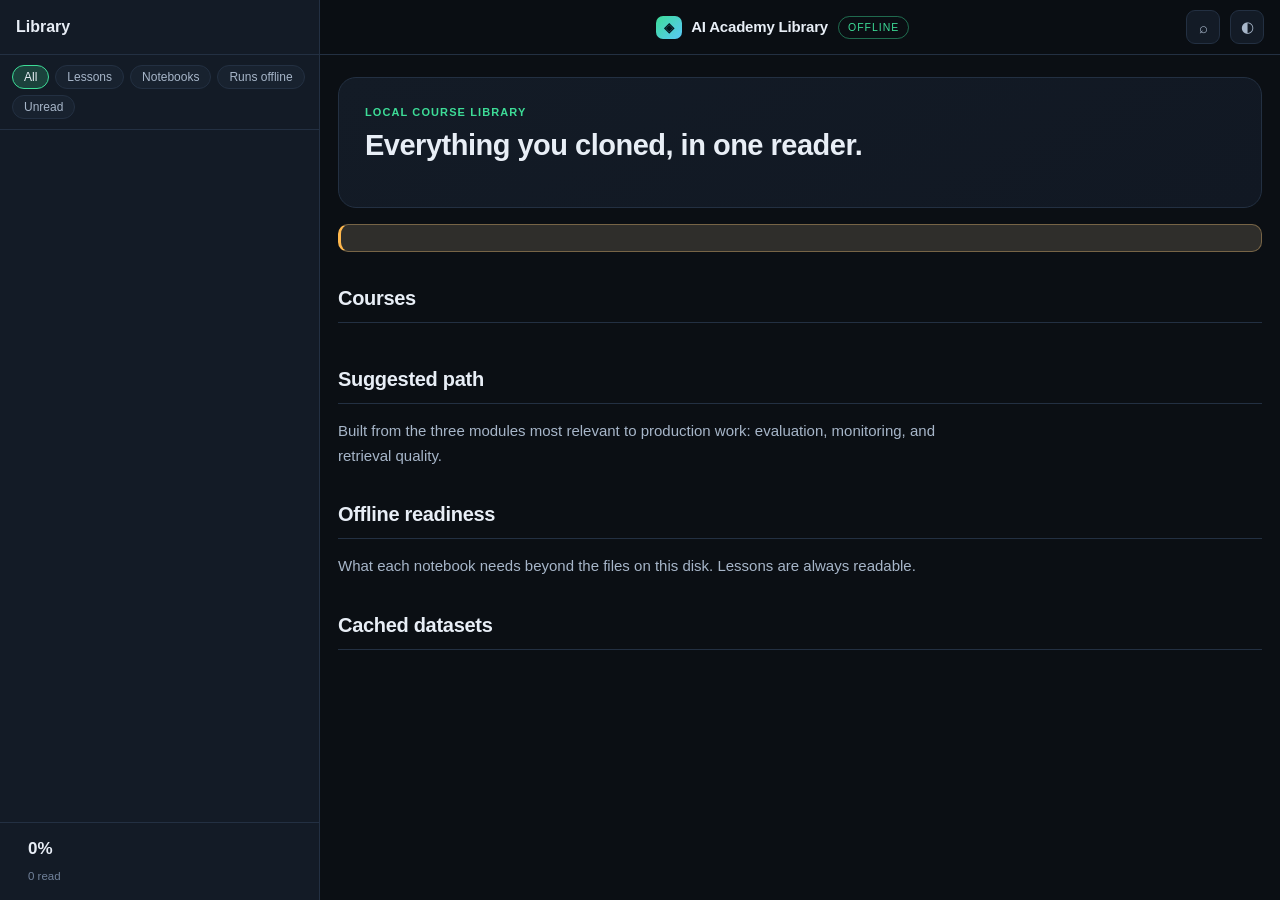
==== tools/library/index.html @ 1d0e227b "Fix the hero visualisation and add the companion offline library The hero diagram contradicted itsel" ====
<!doctype html>
<html lang="en" data-theme="dark">
<head>
<meta charset="utf-8">
<meta name="viewport" content="width=device-width,initial-scale=1">
<title>AI Academy Library — offline course reader</title>
<link rel="stylesheet" href="styles.css">
<link rel="icon" href="data:image/svg+xml,%3Csvg xmlns='http://www.w3.org/2000/svg' viewBox='0 0 64 64'%3E%3Crect width='64' height='64' rx='14' fill='%233ddc97'/%3E%3Ctext x='32' y='45' font-family='-apple-system,Helvetica' font-size='32' font-weight='700' text-anchor='middle' fill='%2304121b'%3E%E2%97%88%3C/text%3E%3C/svg%3E">
</head>
<body>

<header class="topbar">
  <button id="menuBtn" class="icon" aria-label="Menu">☰</button>
  <a class="brand" href="#home"><span class="mark">◈</span> AI Academy Library</a>
  <span id="offlineTag" class="tag">offline</span>
  <div class="spacer"></div>
  <button id="searchBtn" class="icon" title="Search (/)">⌕</button>
  <button id="themeBtn" class="icon" title="Theme">◐</button>
</header>

<aside id="drawer">
  <div class="drawerHead"><b>Library</b><button id="drawerClose" class="icon">×</button></div>
  <div class="filterBar">
    <button class="chip active" data-nf="all">All</button>
    <button class="chip" data-nf="lesson">Lessons</button>
    <button class="chip" data-nf="notebook">Notebooks</button>
    <button class="chip" data-nf="offline">Runs offline</button>
    <button class="chip" data-nf="unread">Unread</button>
  </div>
  <nav id="nav"></nav>
  <div class="drawerFoot">
    <div id="ringWrap"></div>
    <div><b id="progPct">0%</b><small id="progCount">0 read</small></div>
  </div>
</aside>
<div id="scrim"></div>

<main>
  <!-- HOME -->
  <section id="page-home" class="page">
    <div class="hero">
      <label>LOCAL COURSE LIBRARY</label>
      <h1>Everything you cloned, in one reader.</h1>
      <p id="heroSub"></p>
      <div class="stats" id="heroStats"></div>
    </div>

    <div class="banner" id="serveBanner"></div>

    <h2 class="sectionTitle">Courses</h2>
    <div id="courseGrid" class="courseGrid"></div>

    <h2 class="sectionTitle">Suggested path</h2>
    <p class="lead">Built from the three modules most relevant to production work: evaluation, monitoring, and retrieval quality.</p>
    <div id="pathList"></div>

    <h2 class="sectionTitle">Offline readiness</h2>
    <p class="lead">What each notebook needs beyond the files on this disk. Lessons are always readable.</p>
    <div id="readiness"></div>

    <h2 class="sectionTitle">Cached datasets</h2>
    <div id="cacheList"></div>
  </section>

  <!-- COURSE -->
  <section id="page-course" class="page hide">
    <div class="readerTop"><button class="text" data-goto="#home">← Library</button><span id="courseMeta" class="meta"></span></div>
    <div id="courseBody"></div>
  </section>

  <!-- READER -->
  <section id="page-item" class="page hide">
    <div class="readerTop">
      <button class="text" id="backBtn">← Back</button>
      <span id="itemMeta" class="meta"></span>
      <button id="doneBtn" class="secondary">Mark read</button>
    </div>
    <div id="itemBadges" class="pillRow"></div>
    <article id="itemBody" class="prose"></article>
    <div class="prevnext">
      <button id="prevBtn" class="secondary">← Previous</button>
      <button id="nextBtn" class="primary">Next →</button>
    </div>
  </section>
</main>

<div id="palette" class="palette hide">
  <div class="paletteBox">
    <input id="paletteInput" placeholder="Search titles and headings across 217 files…" autocomplete="off">
    <div id="paletteResults"></div>
    <div class="paletteHint"><kbd>↑</kbd><kbd>↓</kbd> move · <kbd>↵</kbd> open · <kbd>esc</kbd> close</div>
  </div>
</div>

<div id="toast" class="toast hide"></div>

<script src="index-data.js"></script>
<script src="app.js"></script>
</body>
</html>
---- tools/library/styles.css ----
/* AI Academy Library — offline course reader
   Shares the design language of the AI Systems Academy. */

:root{
  --bg:#0b0f14; --bg2:#111823; --panel:#131b26; --panel2:#18222f;
  --line:#233042; --line2:#2e3d52;
  --ink:#e8eef6; --ink2:#a7b6c9; --ink3:#71829a;
  --acc:#3ddc97; --acc2:#5ac8fa;
  --good:#3ddc97; --warn:#ffb84d; --bad:#ff6b6b;
  --mono:ui-monospace,SFMono-Regular,"SF Mono",Menlo,Consolas,monospace;
  --sans:-apple-system,BlinkMacSystemFont,"Segoe UI",Inter,Roboto,Helvetica,Arial,sans-serif;
  --r:14px; --r2:10px; --shadow:0 10px 30px rgba(0,0,0,.35); --maxw:1060px;
}
:root[data-theme="light"]{
  --bg:#f6f8fb; --bg2:#eef2f7; --panel:#fff; --panel2:#f3f6fa;
  --line:#dde5ef; --line2:#c9d5e4;
  --ink:#101a26; --ink2:#47586d; --ink3:#7488a0;
  --acc:#0f9d63; --acc2:#0a7ea4;
  --good:#0f9d63; --warn:#b26a00; --bad:#c73a3a;
  --shadow:0 8px 24px rgba(18,38,63,.09);
}
*{box-sizing:border-box}
html,body{margin:0;padding:0}
body{background:var(--bg);color:var(--ink);font-family:var(--sans);
  font-size:16px;line-height:1.62;-webkit-font-smoothing:antialiased}
a{color:var(--acc2);text-decoration:none}
a:hover{text-decoration:underline}
.hide{display:none !important}
kbd{font-family:var(--mono);font-size:11px;background:var(--panel2);border:1px solid var(--line);border-radius:5px;padding:1px 5px}

/* top bar */
.topbar{position:sticky;top:0;z-index:60;display:flex;align-items:center;gap:10px;
  padding:10px 16px;background:color-mix(in srgb,var(--bg) 88%,transparent);
  backdrop-filter:saturate(160%) blur(14px);border-bottom:1px solid var(--line)}
.brand{font-weight:650;font-size:15px;color:var(--ink);letter-spacing:-.2px}
.brand:hover{text-decoration:none}
.mark{display:inline-block;background:linear-gradient(135deg,var(--acc),var(--acc2));
  color:#04121b;border-radius:7px;padding:1px 8px;margin-right:6px;font-size:13px;font-weight:800}
:root[data-theme="light"] .mark{color:#fff}
.tag{font-size:10.5px;letter-spacing:1px;text-transform:uppercase;color:var(--good);
  border:1px solid color-mix(in srgb,var(--good) 45%,transparent);border-radius:999px;padding:2px 9px}
.spacer{flex:1}
.icon{background:var(--panel);border:1px solid var(--line);color:var(--ink2);width:34px;height:34px;
  border-radius:9px;cursor:pointer;font-size:15px;display:inline-flex;align-items:center;justify-content:center;transition:.15s}
.icon:hover{color:var(--ink);border-color:var(--line2)}

/* drawer */
#drawer{position:fixed;top:0;left:0;bottom:0;width:320px;z-index:90;background:var(--panel);
  border-right:1px solid var(--line);transform:translateX(-104%);
  transition:transform .22s cubic-bezier(.4,0,.2,1);display:flex;flex-direction:column}
#drawer.open{transform:none;box-shadow:var(--shadow)}
.drawerHead{display:flex;align-items:center;justify-content:space-between;padding:14px 16px;border-bottom:1px solid var(--line)}
.filterBar{display:flex;gap:6px;flex-wrap:wrap;padding:10px 12px;border-bottom:1px solid var(--line)}
#nav{flex:1;overflow:auto;padding:8px}
.navCourse>b{display:block;font-size:11px;letter-spacing:.9px;text-transform:uppercase;
  color:var(--acc);padding:10px 8px 4px}
.navSection{margin-bottom:2px}
.navSection>summary{cursor:pointer;font-size:12.5px;color:var(--ink2);padding:5px 8px;
  border-radius:7px;list-style:none;display:flex;justify-content:space-between;gap:6px}
.navSection>summary::-webkit-details-marker{display:none}
.navSection>summary:hover{background:var(--panel2);color:var(--ink)}
.navSection[open]>summary{color:var(--ink);font-weight:600}
.navSection .cnt{color:var(--ink3);font-family:var(--mono);font-size:10.5px}
.navItem{display:flex;align-items:center;gap:7px;padding:5px 8px 5px 18px;border-radius:6px;
  font-size:12.8px;color:var(--ink2);cursor:pointer}
.navItem:hover{background:var(--panel2);color:var(--ink)}
.navItem.active{background:color-mix(in srgb,var(--acc) 16%,transparent);color:var(--ink)}
.navItem .ic{flex:none;font-size:10px;width:12px;text-align:center;color:var(--ink3)}
.navItem .tx{flex:1;min-width:0;overflow:hidden;text-overflow:ellipsis;white-space:nowrap}
.navItem .tick{color:var(--good);font-size:10px}
.drawerFoot{display:flex;gap:12px;align-items:center;padding:12px 16px;border-top:1px solid var(--line)}
.drawerFoot b{display:block;font-size:17px}
.drawerFoot small{color:var(--ink3);font-size:11.5px}
#scrim{position:fixed;inset:0;background:rgba(0,0,0,.5);z-index:80;opacity:0;pointer-events:none;transition:.2s}
#scrim.on{opacity:1;pointer-events:auto}

/* layout */
main{max-width:var(--maxw);margin:0 auto;padding:22px 18px 60px}
.page{animation:fade .2s ease}
@keyframes fade{from{opacity:0;transform:translateY(5px)}to{opacity:1;transform:none}}
h1{font-size:29px;line-height:1.2;letter-spacing:-.5px;margin:.1em 0 .3em}
h2{font-size:20px;margin:1.5em 0 .5em;letter-spacing:-.3px}
h3{font-size:16px;margin:1.2em 0 .4em}
label{display:block;font-size:11px;letter-spacing:1.1px;text-transform:uppercase;color:var(--acc);font-weight:650;margin-bottom:6px}
.lead{color:var(--ink2);font-size:15px;max-width:74ch}
.meta{color:var(--ink3);font-size:12.5px}
.sectionTitle{border-bottom:1px solid var(--line);padding-bottom:8px}
.hero{background:linear-gradient(150deg,var(--panel),var(--bg2));border:1px solid var(--line);
  border-radius:18px;padding:26px;margin-bottom:14px}
.hero p{color:var(--ink2);margin:0}
.stats{display:grid;grid-template-columns:repeat(4,1fr);gap:10px;margin-top:18px}
.stats>div{background:var(--panel);border:1px solid var(--line);border-radius:var(--r2);padding:12px;text-align:center}
.stats b{display:block;font-size:20px;letter-spacing:-.4px}
.stats small{color:var(--ink3);font-size:11px;text-transform:uppercase;letter-spacing:.6px}

.banner{background:color-mix(in srgb,var(--warn) 12%,var(--panel));
  border:1px solid color-mix(in srgb,var(--warn) 38%,var(--line));
  border-left:3px solid var(--warn);border-radius:var(--r2);padding:13px 15px;
  margin:16px 0;font-size:14px;color:var(--ink2)}
.banner b{color:var(--ink)}
.banner code{font-family:var(--mono);font-size:12.5px;background:var(--bg2);
  border:1px solid var(--line);border-radius:5px;padding:2px 6px}

/* buttons */
button{font-family:var(--sans)}
.primary,.secondary,.text{border-radius:10px;padding:8px 15px;font-size:13.5px;font-weight:600;cursor:pointer;border:1px solid transparent;transition:.15s}
.primary{background:linear-gradient(135deg,var(--acc),var(--acc2));color:#04121b;border:none}
:root[data-theme="light"] .primary{color:#fff}
.secondary{background:var(--panel);border-color:var(--line);color:var(--ink)}
.secondary:hover{border-color:var(--line2)}
.text{background:none;color:var(--acc2);padding-left:0}
.chip{background:var(--panel2);border:1px solid var(--line);color:var(--ink2);border-radius:999px;
  padding:4px 11px;font-size:12px;cursor:pointer;transition:.15s}
.chip:hover{color:var(--ink)}
.chip.active{background:color-mix(in srgb,var(--acc) 20%,transparent);border-color:var(--acc);color:var(--ink)}

/* course cards */
.courseGrid{display:grid;grid-template-columns:repeat(auto-fit,minmax(300px,1fr));gap:12px}
.courseCard{background:var(--panel);border:1px solid var(--line);border-radius:var(--r);padding:17px;cursor:pointer;transition:.15s}
.courseCard:hover{border-color:var(--acc);transform:translateY(-2px);box-shadow:var(--shadow)}
.courseCard .org{font-size:11px;text-transform:uppercase;letter-spacing:.8px;color:var(--acc)}
.courseCard h3{margin:5px 0 7px;font-size:17px}
.courseCard p{color:var(--ink2);font-size:13.3px;margin:0 0 12px}
.courseCard .row{display:flex;gap:14px;font-family:var(--mono);font-size:11.5px;color:var(--ink3);flex-wrap:wrap}
.courseCard .lic{margin-top:9px;font-size:11px;color:var(--ink3)}

/* item rows */
.itemRow{display:flex;align-items:center;gap:11px;padding:10px 13px;background:var(--panel);
  border:1px solid var(--line);border-radius:var(--r2);margin-bottom:6px;cursor:pointer;transition:.14s}
.itemRow:hover{border-color:var(--acc);transform:translateX(3px)}
.itemRow .ic{flex:none;width:20px;text-align:center;color:var(--ink3);font-size:12px}
.itemRow .tx{flex:1;min-width:0}
.itemRow .tx b{display:block;font-size:14px;font-weight:600}
.itemRow .tx small{display:block;color:var(--ink3);font-size:11.8px;font-family:var(--mono);
  overflow:hidden;text-overflow:ellipsis;white-space:nowrap}
.itemRow .w{font-family:var(--mono);font-size:11px;color:var(--ink3);flex:none}
.itemRow .tick{color:var(--good);flex:none}

.secBlock{margin-bottom:20px}
.secHead{display:flex;align-items:baseline;gap:10px;border-bottom:1px solid var(--line);padding-bottom:7px;margin-bottom:10px}
.secHead h3{margin:0}
.secHead .meta{margin-left:auto}

/* badges */
.pillRow{display:flex;flex-wrap:wrap;gap:6px;margin:0 0 14px}
.pill{font-size:11px;font-family:var(--mono);background:var(--panel2);border:1px solid var(--line);
  border-radius:999px;padding:3px 10px;color:var(--ink2)}
.pill.ok{color:var(--good);border-color:color-mix(in srgb,var(--good) 45%,transparent)}
.pill.warn{color:var(--warn);border-color:color-mix(in srgb,var(--warn) 45%,transparent)}
.pill.bad{color:var(--bad);border-color:color-mix(in srgb,var(--bad) 45%,transparent)}

/* readiness table */
table.rt{width:100%;border-collapse:collapse;font-size:13.3px;display:block;overflow-x:auto}
table.rt th,table.rt td{border:1px solid var(--line);padding:7px 10px;text-align:left;vertical-align:top}
table.rt th{background:var(--panel2);font-size:11.5px;text-transform:uppercase;letter-spacing:.5px;color:var(--ink2);white-space:nowrap}

/* prose */
.readerTop{display:flex;align-items:center;justify-content:space-between;gap:10px;margin-bottom:14px}
.prose{max-width:78ch}
.prose h1{font-size:26px}
.prose h2{font-size:19px;margin-top:1.6em}
.prose h3{font-size:16px;margin-top:1.4em}
.prose p{margin:0 0 1em}
.prose ul,.prose ol{padding-left:1.25em;margin:0 0 1em}
.prose li{margin-bottom:.35em}
.prose img{max-width:100%;height:auto;border-radius:8px;border:1px solid var(--line)}
.prose code{font-family:var(--mono);font-size:.87em;background:var(--panel2);border:1px solid var(--line);border-radius:5px;padding:1px 5px}
.prose pre{background:var(--bg2);border:1px solid var(--line);border-radius:var(--r2);padding:13px;
  overflow-x:auto;font-family:var(--mono);font-size:12.6px;line-height:1.6;margin:0 0 1.1em}
.prose pre code{background:none;border:none;padding:0}
.prose blockquote{border-left:3px solid var(--acc);margin:0 0 1.1em;padding:2px 0 2px 14px;color:var(--ink2)}
.prose table{width:100%;border-collapse:collapse;font-size:13.3px;margin:0 0 1.1em;display:block;overflow-x:auto}
.prose th,.prose td{border:1px solid var(--line);padding:6px 9px;text-align:left}
.prose th{background:var(--panel2)}
.prose hr{border:none;border-top:1px solid var(--line);margin:1.8em 0}

/* notebook cells */
.nbCell{margin:0 0 12px;border:1px solid var(--line);border-radius:var(--r2);overflow:hidden}
.nbCell>.cellHead{display:flex;justify-content:space-between;align-items:center;
  background:var(--panel2);padding:5px 11px;font-family:var(--mono);font-size:10.5px;
  color:var(--ink3);text-transform:uppercase;letter-spacing:.7px;border-bottom:1px solid var(--line)}
.nbCell pre{margin:0;border:none;border-radius:0}
.nbMd{padding:2px 14px}
.nbMd>*:first-child{margin-top:.6em}
.nbOut{background:color-mix(in srgb,var(--good) 7%,var(--bg2));border-top:1px dashed var(--line);
  padding:10px 13px;font-family:var(--mono);font-size:12px;white-space:pre-wrap;
  color:var(--ink2);max-height:340px;overflow:auto}
.nbOut.err{background:color-mix(in srgb,var(--bad) 9%,var(--bg2))}
.noOut{padding:9px 13px;font-size:12.3px;color:var(--ink3);border-top:1px dashed var(--line);font-style:italic}

.prevnext{display:flex;justify-content:space-between;gap:10px;margin-top:26px;padding-top:16px;border-top:1px solid var(--line)}

/* palette */
.palette{position:fixed;inset:0;z-index:120;background:rgba(0,0,0,.55);backdrop-filter:blur(3px);
  display:flex;align-items:flex-start;justify-content:center;padding-top:11vh}
.paletteBox{width:min(660px,93vw);background:var(--panel);border:1px solid var(--line2);
  border-radius:16px;box-shadow:var(--shadow);overflow:hidden}
#paletteInput{width:100%;border:none;border-bottom:1px solid var(--line);background:none;
  color:var(--ink);padding:15px 18px;font-size:15px;font-family:var(--sans)}
#paletteInput:focus{outline:none}
#paletteResults{max-height:54vh;overflow:auto}
.pRes{display:flex;gap:10px;align-items:center;padding:9px 18px;cursor:pointer;font-size:13.6px;
  border-bottom:1px solid color-mix(in srgb,var(--line) 55%,transparent)}
.pRes:hover,.pRes.sel{background:var(--panel2)}
.pRes .pType{font-size:9.5px;text-transform:uppercase;letter-spacing:.7px;color:var(--acc);
  border:1px solid var(--line2);border-radius:999px;padding:2px 7px;flex:none}
.pRes .pTxt{flex:1;min-width:0;overflow:hidden;text-overflow:ellipsis;white-space:nowrap}
.paletteHint{padding:8px 18px;font-size:11.5px;color:var(--ink3);border-top:1px solid var(--line);display:flex;gap:6px}

.toast{position:fixed;bottom:26px;left:50%;transform:translateX(-50%);background:var(--panel);
  border:1px solid var(--line2);border-radius:10px;padding:10px 16px;font-size:13.5px;
  box-shadow:var(--shadow);z-index:130}

@media(min-width:1180px){
  #drawer{transform:none}
  body{padding-left:320px}
  .topbar{padding-left:336px}
  #menuBtn,#scrim,#drawerClose{display:none}
}
@media(max-width:700px){
  .stats{grid-template-columns:repeat(2,1fr)}
  h1{font-size:24px}
  main{padding:16px 14px 40px}
}
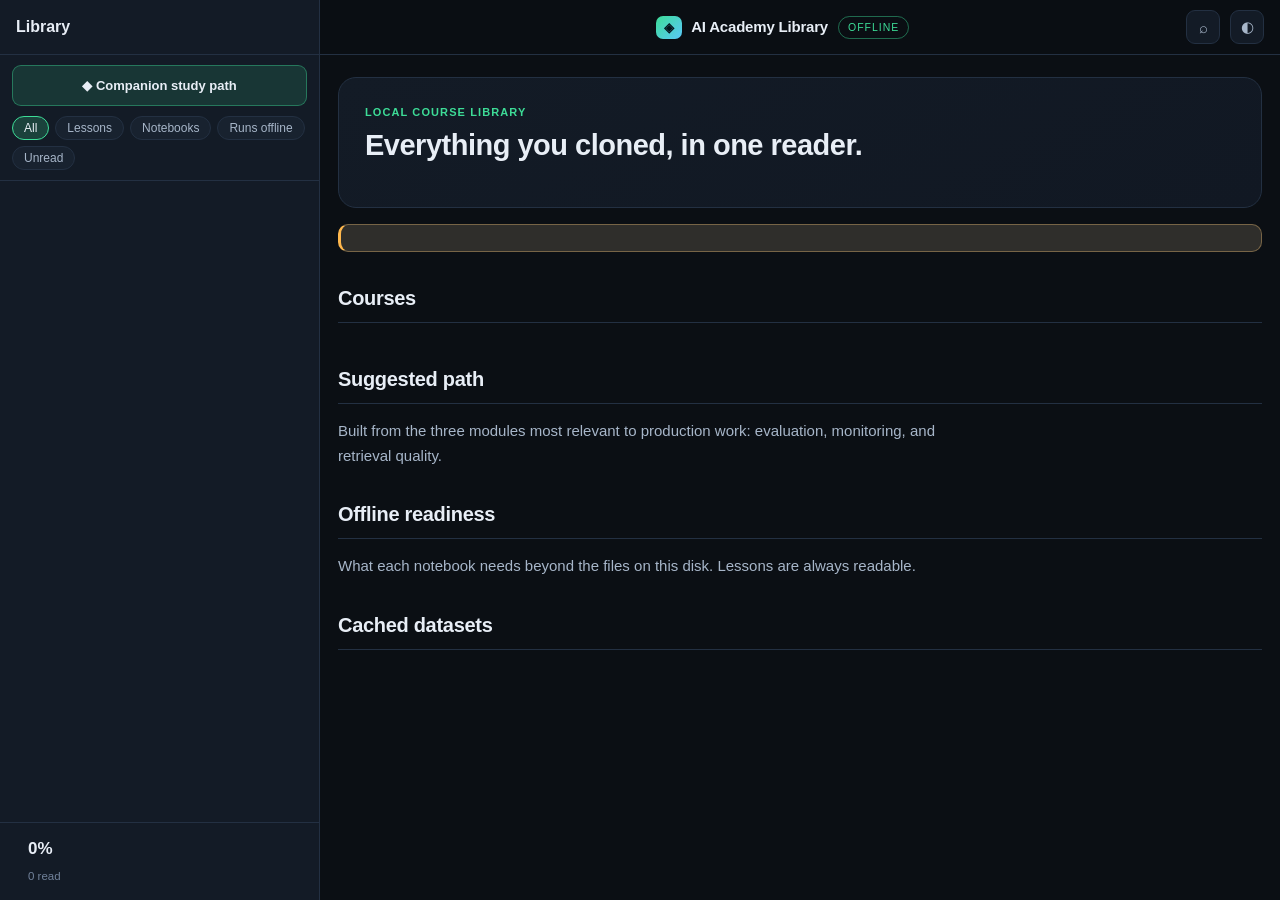
==== commit 2b9f1daa: "Make the library a structured module and support symlinked use Symlinking the tool into a working fo" ====
--- a/tools/library/index.html
+++ b/tools/library/index.html
@@ -20,6 +20,7 @@
 
 <aside id="drawer">
   <div class="drawerHead"><b>Library</b><button id="drawerClose" class="icon">×</button></div>
+  <a class="pathLink" href="#path">◆ Companion study path</a>
   <div class="filterBar">
     <button class="chip active" data-nf="all">All</button>
     <button class="chip" data-nf="lesson">Lessons</button>
@@ -47,6 +48,8 @@
 
     <div class="banner" id="serveBanner"></div>
 
+    <div id="pathPromo"></div>
+
     <h2 class="sectionTitle">Courses</h2>
     <div id="courseGrid" class="courseGrid"></div>
 
@@ -60,6 +63,12 @@
 
     <h2 class="sectionTitle">Cached datasets</h2>
     <div id="cacheList"></div>
+  </section>
+
+  <!-- STUDY PATH -->
+  <section id="page-path" class="page hide">
+    <div class="readerTop"><button class="text" data-goto="#home">← Library</button><span id="pathMeta" class="meta"></span></div>
+    <div id="pathBody"></div>
   </section>
 
   <!-- COURSE -->
@@ -94,7 +103,8 @@
 
 <div id="toast" class="toast hide"></div>
 
-<script src="index-data.js"></script>
+<script src="../library-index.js"></script>
+<script src="../curriculum.js"></script>
 <script src="app.js"></script>
 </body>
 </html>
--- a/tools/library/styles.css
+++ b/tools/library/styles.css
@@ -222,3 +222,41 @@
   h1{font-size:24px}
   main{padding:16px 14px 40px}
 }
+
+/* ---------- companion study path ---------- */
+.pathLink{display:block;margin:10px 12px 0;padding:9px 12px;border-radius:9px;
+  background:color-mix(in srgb,var(--acc) 14%,transparent);
+  border:1px solid color-mix(in srgb,var(--acc) 40%,transparent);
+  color:var(--ink);font-size:13px;font-weight:600;text-align:center}
+.pathLink:hover{text-decoration:none;background:color-mix(in srgb,var(--acc) 22%,transparent)}
+.pathBar{height:7px;border-radius:4px;background:var(--panel2);border:1px solid var(--line);
+  overflow:hidden;margin:0 0 24px}
+.pathBar>span{display:block;height:100%;background:linear-gradient(90deg,var(--acc),var(--acc2));transition:width .3s}
+.stage{background:var(--panel);border:1px solid var(--line);border-radius:var(--r);
+  padding:16px;margin-bottom:14px}
+.stage.complete{border-color:color-mix(in srgb,var(--good) 45%,var(--line))}
+.stageHead{display:flex;gap:13px;align-items:flex-start;margin-bottom:10px}
+.stageN{flex:none;width:28px;height:28px;border-radius:50%;background:var(--panel2);
+  border:1px solid var(--line2);display:flex;align-items:center;justify-content:center;
+  font-family:var(--mono);font-size:12.5px;color:var(--acc);font-weight:700}
+.stage.complete .stageN{background:var(--acc);color:#04121b;border-color:var(--acc)}
+:root[data-theme="light"] .stage.complete .stageN{color:#fff}
+.stageT{flex:1;min-width:0}
+.stageT b{display:block;font-size:15.5px}
+.stageT small{display:block;color:var(--ink2);font-size:13.1px;margin-top:2px}
+.stageMeta{flex:none;font-family:var(--mono);font-size:11.5px;color:var(--ink3);white-space:nowrap}
+.stageFlag{font-size:12.3px;border-radius:7px;padding:6px 10px;margin:0 0 9px}
+.stageFlag.good{background:color-mix(in srgb,var(--good) 12%,transparent);
+  border:1px solid color-mix(in srgb,var(--good) 35%,transparent);color:var(--good)}
+.stageFlag.warn{background:color-mix(in srgb,var(--warn) 12%,transparent);
+  border:1px solid color-mix(in srgb,var(--warn) 35%,transparent);color:var(--warn)}
+.stageLink{display:inline-block;font-size:12.5px;margin:0 0 10px;font-family:var(--mono)}
+.pathItem{display:flex;align-items:center;gap:11px;padding:9px 12px;background:var(--panel2);
+  border:1px solid var(--line);border-radius:var(--r2);margin-bottom:6px;cursor:pointer;transition:.14s}
+.pathItem:hover{border-color:var(--acc);transform:translateX(3px)}
+.pathItem .ic{flex:none;width:18px;text-align:center;color:var(--ink3);font-size:11.5px}
+.pathItem .tx{flex:1;min-width:0}
+.pathItem .tx b{display:block;font-size:13.6px;font-weight:600}
+.pathItem .tx small{display:block;color:var(--ink3);font-size:12.4px}
+.pathItem .w{font-family:var(--mono);font-size:11px;color:var(--ink3);flex:none}
+.pathItem .tick{color:var(--good);flex:none}
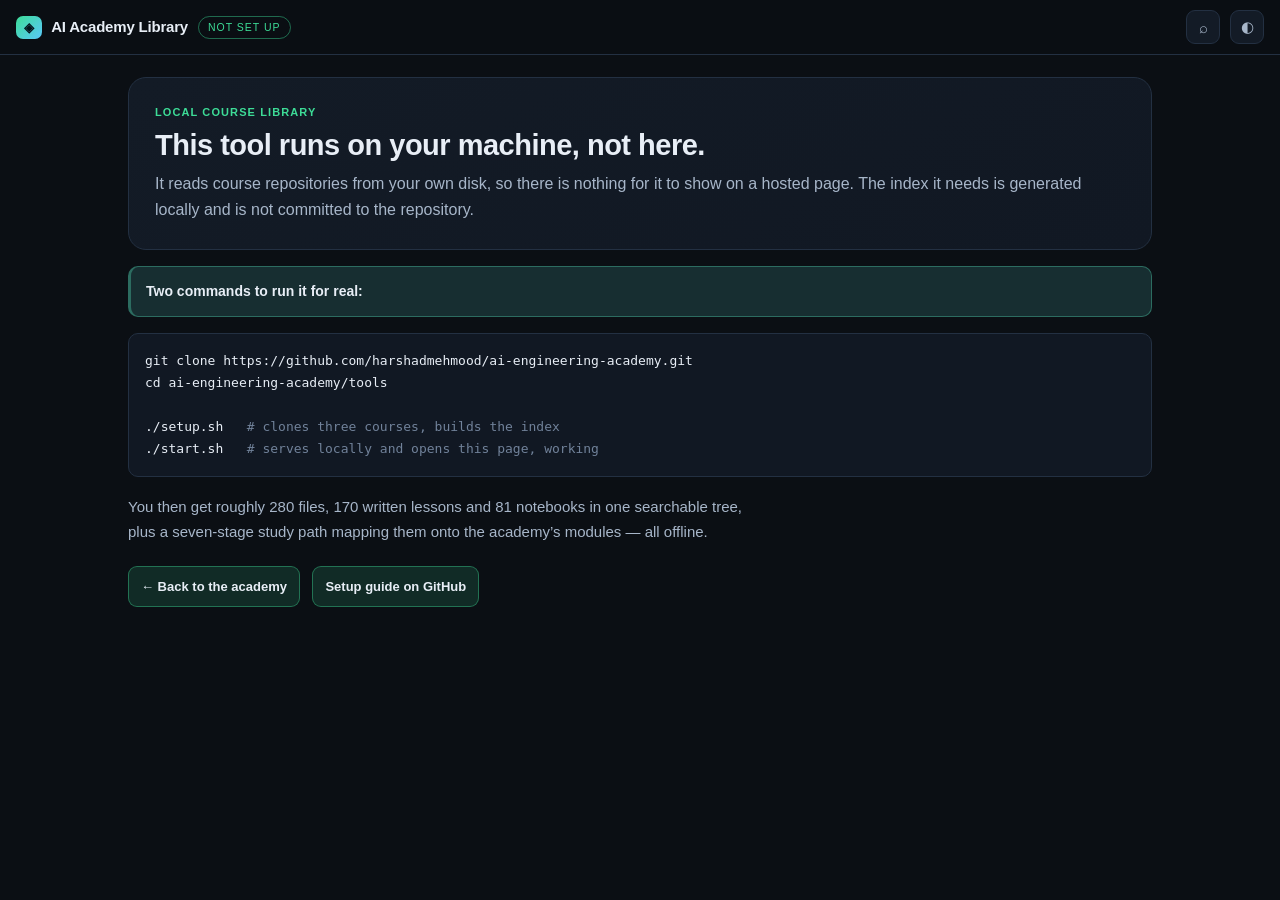
==== commit c8b5003e: "Bundle course text so the library works from file:// with no server The two folders were already lin" ====
--- a/tools/library/index.html
+++ b/tools/library/index.html
@@ -104,6 +104,9 @@
 <div id="toast" class="toast hide"></div>
 
 <script src="../library-index.js"></script>
+<!-- Bundled course text. Optional: without it the reader fetches from disk,
+     which needs a server. With it, file:// works too. -->
+<script src="../library-content.js" onerror="window.__noContent=1"></script>
 <script src="../curriculum.js"></script>
 <script src="app.js"></script>
 </body>
